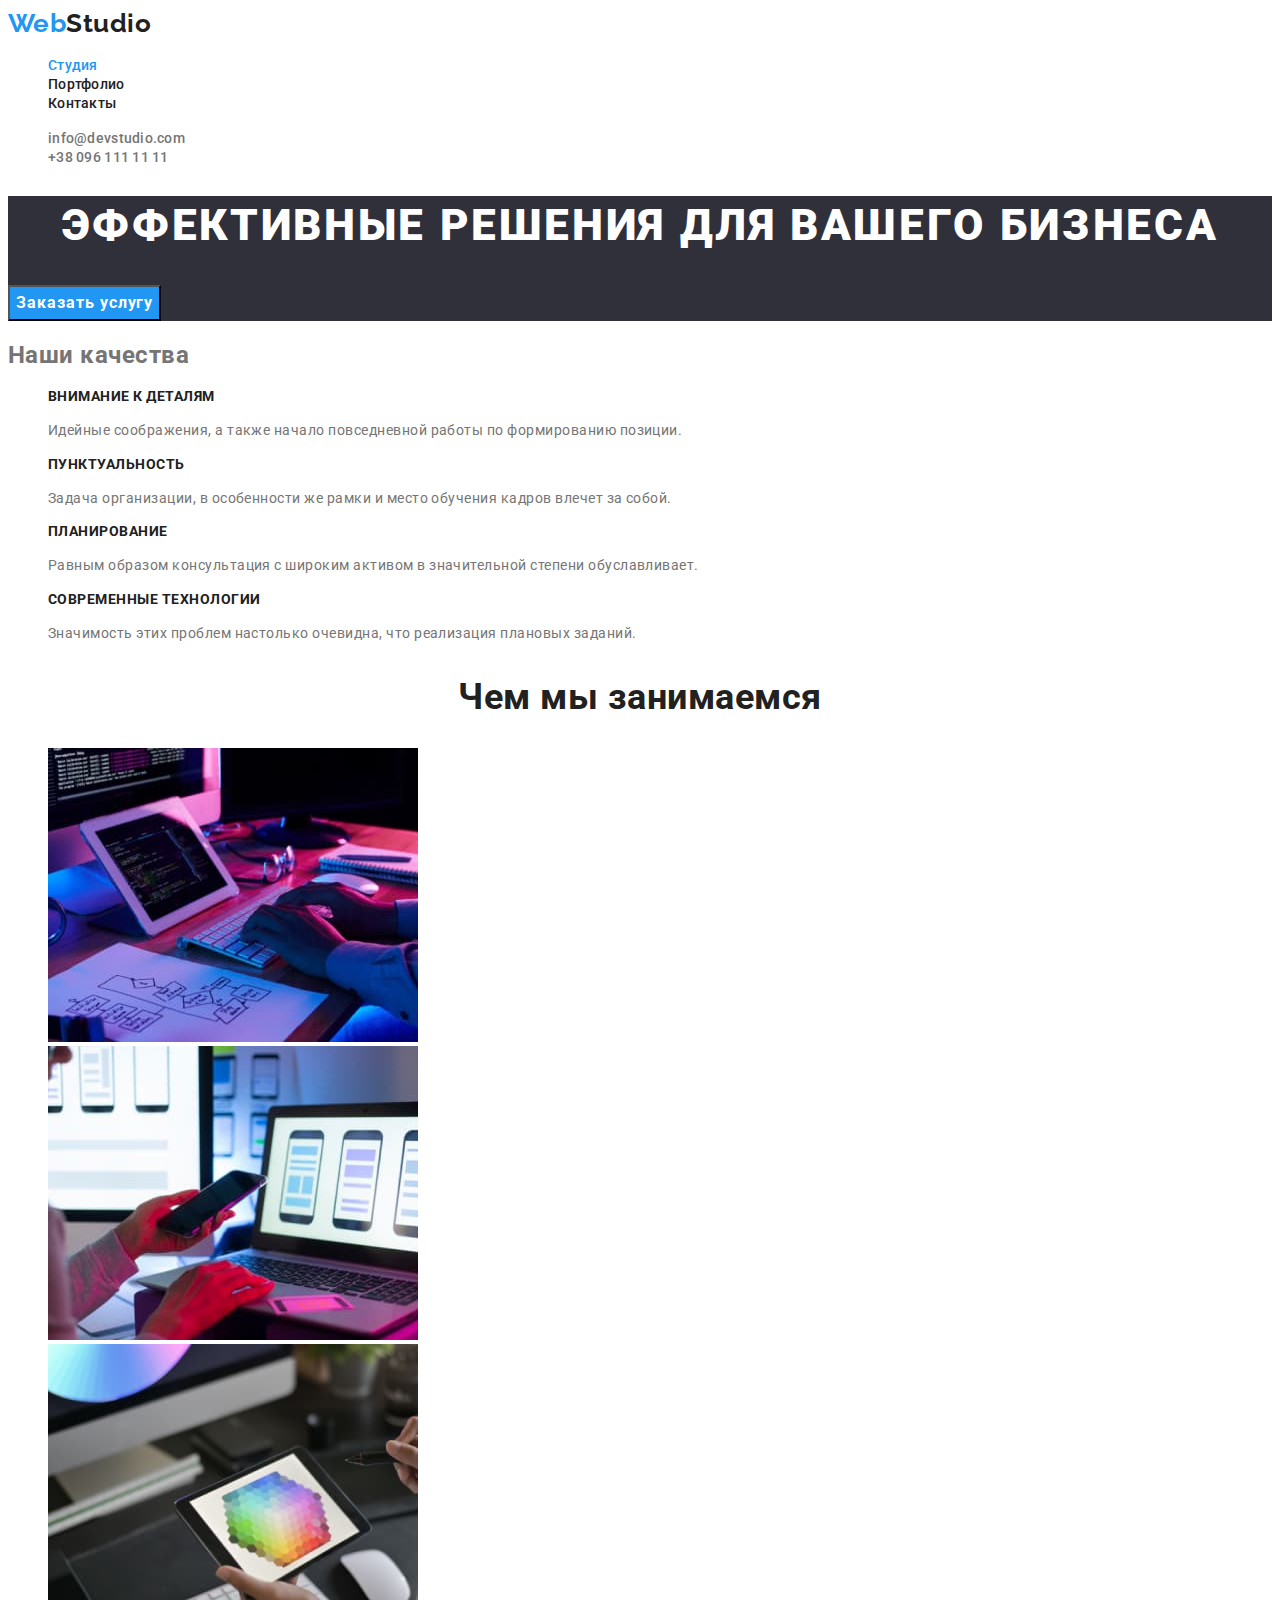
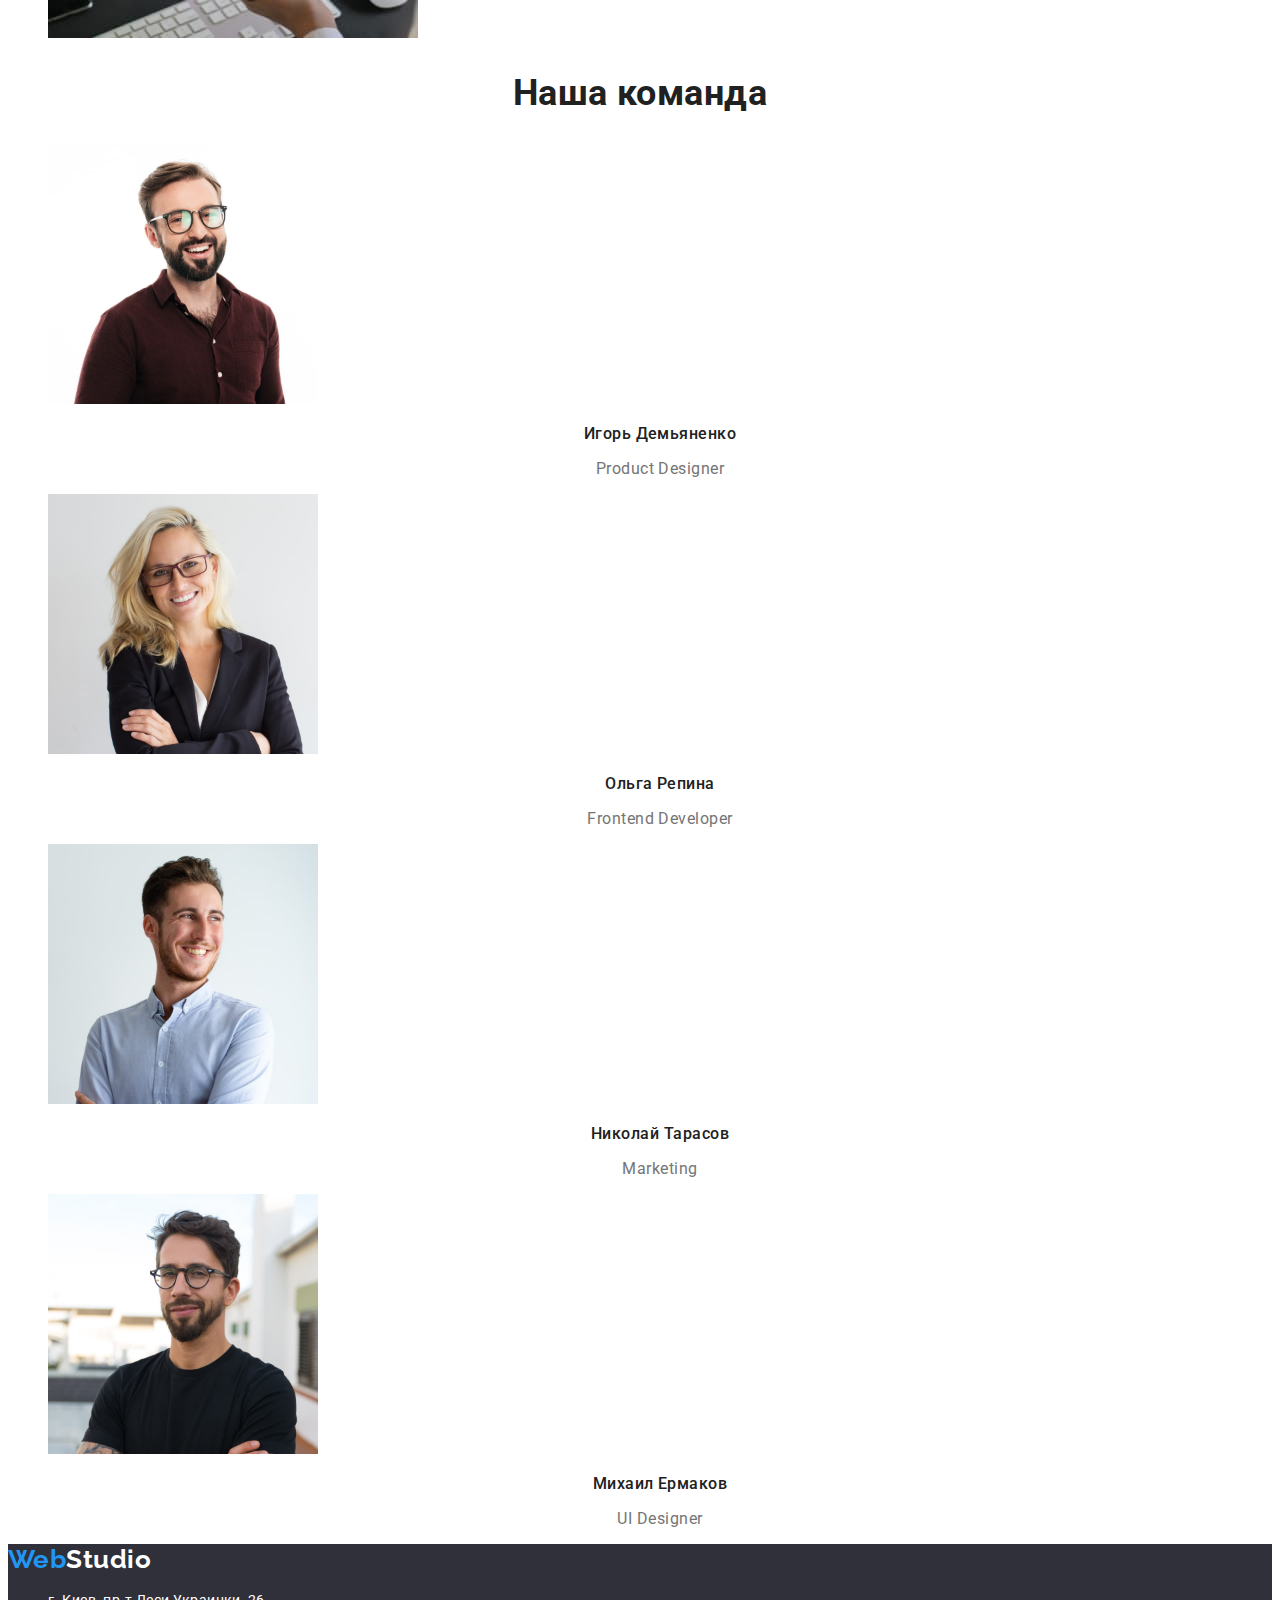
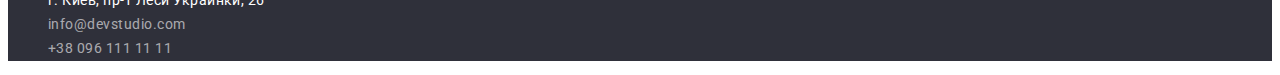
==== index.html @ 1366a688 "копия изворой дз" ====
<!DOCTYPE html>
<html lang="en">
  <head>
    <meta charset="UTF-8" />
    <meta http-equiv="X-UA-Compatible" content="IE=edge" />
    <meta name="viewport" content="width=device-width, initial-scale=1.0" />
    <title>Document</title>
    <link rel="stylesheet" href="./css/styles.css" />

    <link
      href="https://fonts.googleapis.com/css2?family=Raleway:wght@700&family=Roboto:wght@400;500;700;900&display=swap"
      rel="stylesheet"
    />
  </head>
  <body>
    <!--шапка сайта-->
    <header>
      <a href="/" class="logo">Web<span class="logo-black">Studio</span></a>
      <nav>
        <ul class="site-nav list">
          <li><a href="./index.html" class="nav-link current">Студия</a></li>
          <li><a href="./portfolio.html" class="nav-link">Портфолио</a></li>
          <li><a href="" class="nav-link">Контакты</a></li>
        </ul>
      </nav>
      <div>
        <ul class="contact-list list">
          <li>
            <a href="mailto:info@devstudio.com" class="contact-link"
              >info@devstudio.com</a
            >
          </li>
          <li>
            <a href="tel:+380961111111" class="contact-link"
              >+38 096 111 11 11</a
            >
          </li>
        </ul>
      </div>
    </header>

    <main>
      <section class="hero">
        <!--Герой-->
        <h1 class="hero-title">Эффективные решения для вашего бизнеса</h1>
        <button type="button" class="primary-button">Заказать услугу</button>
      </section>
      <!--Достоинства компании-->

      <section class="section">
        <h2>Наши качества</h2>
        <ul class="quality-list list">
          <li>
            <h3 class="quality-title">Внимание к деталям</h3>
            <p class="quality-text">
              Идейные соображения, а также начало повседневной работы по
              формированию позиции.
            </p>
          </li>
          <li>
            <h3 class="quality-title">Пунктуальность</h3>
            <p class="quality-text">
              Задача организации, в особенности же рамки и место обучения кадров
              влечет за собой.
            </p>
          </li>
          <li>
            <h3 class="quality-title">Планирование</h3>
            <p class="quality-text">
              Равным образом консультация с широким активом в значительной
              степени обуславливает.
            </p>
          </li>
          <li>
            <h3 class="quality-title">Современные технологии</h3>
            <p class="quality-text">
              Значимость этих проблем настолько очевидна, что реализация
              плановых заданий.
            </p>
          </li>
        </ul>
      </section>
      <!--работа компании-->
      <section class="section">
        <h2 class="section-title">Чем мы занимаемся</h2>
        <ul class="list">
          <li>
            <a href="">
              <img src="./images/img1.jpg" alt="img1" width="370" />
            </a>
          </li>
          <li>
            <a href="">
              <img src="./images/img2.jpg" alt="img2" width="370" />
            </a>
          </li>
          <li>
            <a href="">
              <img src="./images/img3.jpg" alt="img3" width="370" />
            </a>
          </li>
        </ul>
      </section>
      <!--команда компании-->
      <section class="section">
        <h2 class="section-title">Наша команда</h2>
        <ul class="team list">
          <li>
            <img
              src="./images/demyanenko.jpg"
              alt="Игорь Демьяненко"
              width="270"
            />
            <h3 class="teamate-name">Игорь Демьяненко</h3>
            <p class="teamate-text">Product Designer</p>
          </li>
          <li>
            <img src="./images/repina.jpg" alt="Ольга Репина" width="270" />
            <h3 class="teamate-name">Ольга Репина</h3>
            <p class="teamate-text">Frontend Developer</p>
          </li>
          <li>
            <img src="./images/tarasov.jpg" alt="Николай Тарасов" width="270" />
            <h3 class="teamate-name">Николай Тарасов</h3>
            <p class="teamate-text">Marketing</p>
          </li>
          <li>
            <img src="./images/yermakov.jpg" alt="Михаил Ермаков" width="270" />
            <h3 class="teamate-name">Михаил Ермаков</h3>
            <p class="teamate-text">UI Designer</p>
          </li>
        </ul>
      </section>
    </main>
    <footer class="footer">
      <a href="/" class="logo">Web<span class="logo-white">Studio</span></a>
      <address class="address">
        <ul class="secondary-contact-link list">
          <li>
            <a
              href="https://www.google.com.ua/maps/place/%D0%B1%D1%83%D0%BB.+%D0%9B%D0%B5%D1%81%D0%B8+%D0%A3%D0%BA%D1%80%D0%B0%D0%B8%D0%BD%D0%BA%D0%B8,+26,+%D0%9A%D0%B8%D0%B5%D0%B2,+02000/@50.4265841,30.5361971,17z/data=!3m1!4b1!4m5!3m4!1s0x40d4cf0e033ecbe9:0x57a4dffefec77da0!8m2!3d50.4265807!4d30.5383858?hl=ru"
              class="map-link"
              >г. Киев, пр-т Леси Украинки, 26</a
            >
          </li>
          <li>
            <a href="mailto:info@devstudio.com" class="secondary-contact-link"
              >info@devstudio.com</a
            >
          </li>
          <li>
            <a href="tel:+380961111111" class="secondary-contact-link"
              >+38 096 111 11 11</a
            >
          </li>
        </ul>
      </address>
    </footer>
  </body>
</html>
---- css/styles.css ----
/* Цвет основнго текста #757575 */

/* Вторичный текст текста #212121 */

/* Белый цвет #FFFFFF */

/* Акцент #2196F3 */

/* Цвет текста в футере rgba(255, 255, 255, 0.6) */

:root {
  --primary-text-color: #757575;
  --title-text-color: #212121;
  --accent-color: #2196f3;
  --primary-white-color: #ffffff;
  --second-bg-color: #2f303a;
  --footer-text-color: rgba(255, 255, 255, 0.6);
  --second-button-bg-color: #f5f4fa;
}

body {
  color: var(--primary-text-color);
  background-color: var(--primary-white-color);
  font-family: Roboto, sans-serif;
  letter-spacing: 0.03em;
}
.logo {
  color: var(--accent-color);
  text-decoration: none;
  font-family: Raleway, sans-serif;
  font-weight: bold;
  font-size: 26px;
  line-height: 1.2;
}
.logo-black {
  color: var(--title-text-color);
}
.logo-white {
  color: var(--primary-white-color);
}
.list {
  list-style: none;
}
.nav-link {
  color: var(--title-text-color);
  text-decoration: none;
  font-weight: 500;
  font-size: 14px;
  line-height: 1.14;
  letter-spacing: 0.02em;
}
.nav-link.current {
  color: var(--accent-color);
}
.contact-link {
  color: var(--primary-text-color);
  text-decoration: none;
  font-weight: 500;
  font-size: 14px;
  line-height: 1.14;
  letter-spacing: 0.02em;
}

.nav-link:hover,
.nav-link:focus {
  color: var(--accent-color);
}
.contact-link:hover,
.contact-link:focus {
  color: var(--accent-color);
}
.secondary-button {
  background-color: var(--second-button-bg-color);
  cursor: pointer;
  font-family: inherit;
  font-weight: 500;
  font-size: 16px;
  line-height: 1.62;
  letter-spacing: 0.03em;
}
.secondary-button:hover,
.secondary-button:focus {
  background-color: var(--accent-color);
  color: var(--primary-white-color);
}

.portfolio-title {
  color: var(--title-text-color);
  font-size: 18px;
  line-height: 2;
  letter-spacing: 0.06em;
}
.portfolio-text {
  font-size: 16px;
  line-height: 1.87;
  letter-spacing: 0.03em;
}

.footer {
  background-color: var(--second-bg-color);
}
.address {
  font-style: normal;
}
.map-link {
  color: var(--primary-white-color);
  text-decoration: none;
  font-size: 14px;
  line-height: 1.71;
}

.secondary-contact-link {
  color: var(--footer-text-color);
  text-decoration: none;
  font-size: 14px;
  line-height: 1.71;
}

.map-link:hover,
.map-link:focus {
  color: var(--accent-color);
}
.secondary-contact-link:hover,
.secondary-contact-link:focus {
  color: var(--accent-color);
}
/* hero */
.hero {
  background-color: var(--second-bg-color);
}
.hero-title {
  color: var(--primary-white-color);
  font-weight: 900;
  font-size: 44px;
  line-height: 1.36;
  text-align: center;
  letter-spacing: 0.06em;
  text-transform: uppercase;
}

/* section */

.section-title {
  color: var(--title-text-color);
  font-size: 36px;
  line-height: 1.17;
  text-align: center;
}

/* quality */

.quality-title {
  color: var(--title-text-color);
  font-size: 14px;
  line-height: 1.14;
  text-transform: uppercase;
}
.quality-text {
  font-size: 14px;
  line-height: 1.71;
}
.teamate-name {
  color: var(--title-text-color);
  font-weight: 500;
  font-size: 16px;
  line-height: 1.19;
  text-align: center;
}
.teamate-text {
  font-size: 16px;
  line-height: 1.19;
  text-align: center;
}

/* button */
.primary-button {
  background-color: var(--accent-color);
  cursor: pointer;
  color: var(--primary-white-color);
  font-family: inherit;
  font-weight: bold;
  font-size: 16px;
  line-height: 1.87;
  letter-spacing: 0.06em;
}
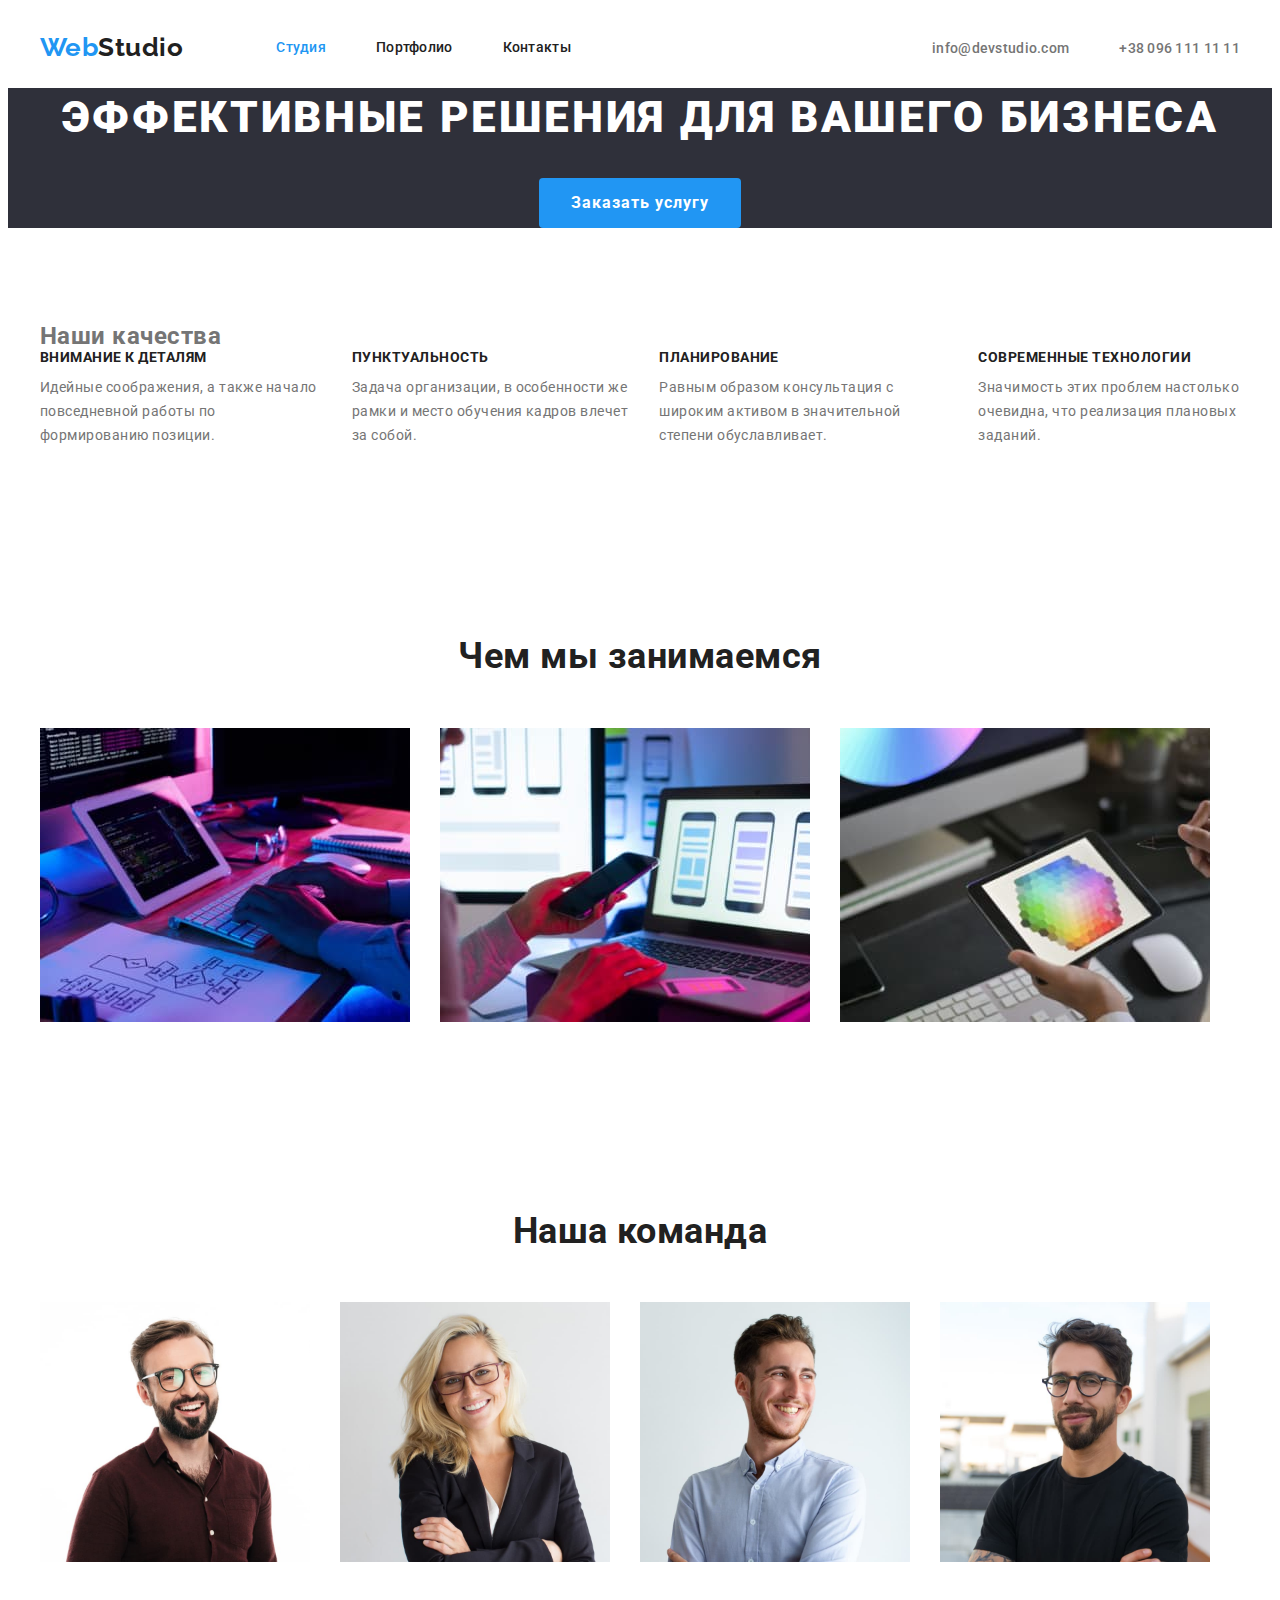
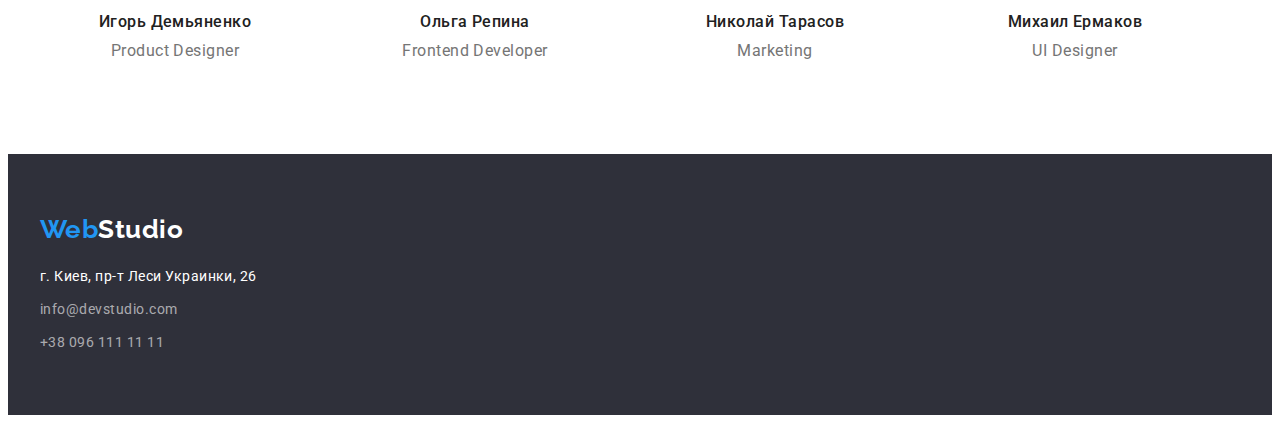
==== commit 6deba4db: "flexbox" ====
--- a/index.html
+++ b/index.html
@@ -5,156 +5,192 @@
     <meta http-equiv="X-UA-Compatible" content="IE=edge" />
     <meta name="viewport" content="width=device-width, initial-scale=1.0" />
     <title>Document</title>
-    <link rel="stylesheet" href="./css/styles.css" />
-
     <link
       href="https://fonts.googleapis.com/css2?family=Raleway:wght@700&family=Roboto:wght@400;500;700;900&display=swap"
       rel="stylesheet"
     />
+    <link
+      rel="stylesheet"
+      href="https://cdnjs.cloudflare.com/ajax/libs/modern-normalize/1.1.0/modern-normalize.min.css"
+      integrity="sha512-wpPYUAdjBVSE4KJnH1VR1HeZfpl1ub8YT/NKx4PuQ5NmX2tKuGu6U/JRp5y+Y8XG2tV+wKQpNHVUX03MfMFn9Q=="
+      crossorigin="anonymous"
+      referrerpolicy="no-referrer"
+    />
+    <link rel="stylesheet" href="./css/styles.css" />
   </head>
   <body>
     <!--шапка сайта-->
     <header>
-      <a href="/" class="logo">Web<span class="logo-black">Studio</span></a>
-      <nav>
-        <ul class="site-nav list">
-          <li><a href="./index.html" class="nav-link current">Студия</a></li>
-          <li><a href="./portfolio.html" class="nav-link">Портфолио</a></li>
-          <li><a href="" class="nav-link">Контакты</a></li>
-        </ul>
-      </nav>
-      <div>
-        <ul class="contact-list list">
-          <li>
-            <a href="mailto:info@devstudio.com" class="contact-link"
-              >info@devstudio.com</a
-            >
-          </li>
-          <li>
-            <a href="tel:+380961111111" class="contact-link"
-              >+38 096 111 11 11</a
-            >
-          </li>
-        </ul>
+      <div class="container header-list">
+        <a href="/" class="logo">Web<span class="logo-black">Studio</span></a>
+        <nav>
+          <ul class="site-nav list">
+            <li class="header-item">
+              <a href="./index.html" class="nav-link current">Студия</a>
+            </li>
+            <li class="header-item">
+              <a href="./portfolio.html" class="nav-link">Портфолио</a>
+            </li>
+            <li class="header-item">
+              <a href="" class="nav-link">Контакты</a>
+            </li>
+          </ul>
+        </nav>
+        <div class="contact">
+          <ul class="contact-list list">
+            <li class="header-item">
+              <a href="mailto:info@devstudio.com" class="contact-link"
+                >info@devstudio.com</a
+              >
+            </li>
+            <li class="header-item">
+              <a href="tel:+380961111111" class="contact-link"
+                >+38 096 111 11 11</a
+              >
+            </li>
+          </ul>
+        </div>
       </div>
     </header>
 
     <main>
       <section class="hero">
         <!--Герой-->
-        <h1 class="hero-title">Эффективные решения для вашего бизнеса</h1>
-        <button type="button" class="primary-button">Заказать услугу</button>
+        <div class="container">
+          <h1 class="hero-title">Эффективные решения для вашего бизнеса</h1>
+          <button type="button" class="primary-button">Заказать услугу</button>
+        </div>
       </section>
       <!--Достоинства компании-->
 
       <section class="section">
-        <h2>Наши качества</h2>
-        <ul class="quality-list list">
-          <li>
-            <h3 class="quality-title">Внимание к деталям</h3>
-            <p class="quality-text">
-              Идейные соображения, а также начало повседневной работы по
-              формированию позиции.
-            </p>
-          </li>
-          <li>
-            <h3 class="quality-title">Пунктуальность</h3>
-            <p class="quality-text">
-              Задача организации, в особенности же рамки и место обучения кадров
-              влечет за собой.
-            </p>
-          </li>
-          <li>
-            <h3 class="quality-title">Планирование</h3>
-            <p class="quality-text">
-              Равным образом консультация с широким активом в значительной
-              степени обуславливает.
-            </p>
-          </li>
-          <li>
-            <h3 class="quality-title">Современные технологии</h3>
-            <p class="quality-text">
-              Значимость этих проблем настолько очевидна, что реализация
-              плановых заданий.
-            </p>
-          </li>
-        </ul>
+        <div class="container">
+          <h2>Наши качества</h2>
+          <ul class="quality-list list">
+            <li class="main-item">
+              <h3 class="quality-title">Внимание к деталям</h3>
+              <p class="quality-text">
+                Идейные соображения, а также начало повседневной работы по
+                формированию позиции.
+              </p>
+            </li>
+            <li class="main-item">
+              <h3 class="quality-title">Пунктуальность</h3>
+              <p class="quality-text">
+                Задача организации, в особенности же рамки и место обучения
+                кадров влечет за собой.
+              </p>
+            </li>
+            <li class="main-item">
+              <h3 class="quality-title">Планирование</h3>
+              <p class="quality-text">
+                Равным образом консультация с широким активом в значительной
+                степени обуславливает.
+              </p>
+            </li>
+            <li class="main-item">
+              <h3 class="quality-title">Современные технологии</h3>
+              <p class="quality-text">
+                Значимость этих проблем настолько очевидна, что реализация
+                плановых заданий.
+              </p>
+            </li>
+          </ul>
+        </div>
       </section>
       <!--работа компании-->
       <section class="section">
-        <h2 class="section-title">Чем мы занимаемся</h2>
-        <ul class="list">
-          <li>
-            <a href="">
-              <img src="./images/img1.jpg" alt="img1" width="370" />
-            </a>
-          </li>
-          <li>
-            <a href="">
-              <img src="./images/img2.jpg" alt="img2" width="370" />
-            </a>
-          </li>
-          <li>
-            <a href="">
-              <img src="./images/img3.jpg" alt="img3" width="370" />
-            </a>
-          </li>
-        </ul>
+        <div class="container">
+          <h2 class="section-title">Чем мы занимаемся</h2>
+          <ul class="service-list list">
+            <li class="main-item">
+              <a href="">
+                <img src="./images/img1.jpg" alt="img1" width="370" />
+              </a>
+            </li>
+            <li class="main-item">
+              <a href="">
+                <img src="./images/img2.jpg" alt="img2" width="370" />
+              </a>
+            </li>
+            <li class="main-item">
+              <a href="">
+                <img src="./images/img3.jpg" alt="img3" width="370" />
+              </a>
+            </li>
+          </ul>
+        </div>
       </section>
       <!--команда компании-->
       <section class="section">
-        <h2 class="section-title">Наша команда</h2>
-        <ul class="team list">
-          <li>
-            <img
-              src="./images/demyanenko.jpg"
-              alt="Игорь Демьяненко"
-              width="270"
-            />
-            <h3 class="teamate-name">Игорь Демьяненко</h3>
-            <p class="teamate-text">Product Designer</p>
-          </li>
-          <li>
-            <img src="./images/repina.jpg" alt="Ольга Репина" width="270" />
-            <h3 class="teamate-name">Ольга Репина</h3>
-            <p class="teamate-text">Frontend Developer</p>
-          </li>
-          <li>
-            <img src="./images/tarasov.jpg" alt="Николай Тарасов" width="270" />
-            <h3 class="teamate-name">Николай Тарасов</h3>
-            <p class="teamate-text">Marketing</p>
-          </li>
-          <li>
-            <img src="./images/yermakov.jpg" alt="Михаил Ермаков" width="270" />
-            <h3 class="teamate-name">Михаил Ермаков</h3>
-            <p class="teamate-text">UI Designer</p>
-          </li>
-        </ul>
+        <div class="container">
+          <h2 class="section-title">Наша команда</h2>
+          <ul class="team list">
+            <li class="main-item">
+              <img
+                src="./images/demyanenko.jpg"
+                alt="Игорь Демьяненко"
+                width="270"
+              />
+              <h3 class="teamate-name">Игорь Демьяненко</h3>
+              <p class="teamate-text">Product Designer</p>
+            </li>
+            <li class="main-item">
+              <img src="./images/repina.jpg" alt="Ольга Репина" width="270" />
+              <h3 class="teamate-name">Ольга Репина</h3>
+              <p class="teamate-text">Frontend Developer</p>
+            </li>
+            <li class="main-item">
+              <img
+                src="./images/tarasov.jpg"
+                alt="Николай Тарасов"
+                width="270"
+              />
+              <h3 class="teamate-name">Николай Тарасов</h3>
+              <p class="teamate-text">Marketing</p>
+            </li>
+            <li class="main-item">
+              <img
+                src="./images/yermakov.jpg"
+                alt="Михаил Ермаков"
+                width="270"
+              />
+              <h3 class="teamate-name">Михаил Ермаков</h3>
+              <p class="teamate-text">UI Designer</p>
+            </li>
+          </ul>
+        </div>
       </section>
     </main>
     <footer class="footer">
-      <a href="/" class="logo">Web<span class="logo-white">Studio</span></a>
-      <address class="address">
-        <ul class="secondary-contact-link list">
-          <li>
-            <a
-              href="https://www.google.com.ua/maps/place/%D0%B1%D1%83%D0%BB.+%D0%9B%D0%B5%D1%81%D0%B8+%D0%A3%D0%BA%D1%80%D0%B0%D0%B8%D0%BD%D0%BA%D0%B8,+26,+%D0%9A%D0%B8%D0%B5%D0%B2,+02000/@50.4265841,30.5361971,17z/data=!3m1!4b1!4m5!3m4!1s0x40d4cf0e033ecbe9:0x57a4dffefec77da0!8m2!3d50.4265807!4d30.5383858?hl=ru"
-              class="map-link"
-              >г. Киев, пр-т Леси Украинки, 26</a
-            >
-          </li>
-          <li>
-            <a href="mailto:info@devstudio.com" class="secondary-contact-link"
-              >info@devstudio.com</a
-            >
-          </li>
-          <li>
-            <a href="tel:+380961111111" class="secondary-contact-link"
-              >+38 096 111 11 11</a
-            >
-          </li>
-        </ul>
-      </address>
+      <div class="container">
+        <a href="/" class="logo logo-item"
+          >Web<span class="logo-white">Studio</span></a
+        >
+        <address class="address">
+          <ul class="secondary-contact list">
+            <li>
+              <a
+                href="https://www.google.com.ua/maps/place/%D0%B1%D1%83%D0%BB.+%D0%9B%D0%B5%D1%81%D0%B8+%D0%A3%D0%BA%D1%80%D0%B0%D0%B8%D0%BD%D0%BA%D0%B8,+26,+%D0%9A%D0%B8%D0%B5%D0%B2,+02000/@50.4265841,30.5361971,17z/data=!3m1!4b1!4m5!3m4!1s0x40d4cf0e033ecbe9:0x57a4dffefec77da0!8m2!3d50.4265807!4d30.5383858?hl=ru"
+                class="map-link"
+                >г. Киев, пр-т Леси Украинки, 26</a
+              >
+            </li>
+            <li>
+              <a href="mailto:info@devstudio.com" class="secondary-contact-link"
+                >info@devstudio.com</a
+              >
+            </li>
+            <li>
+              <a
+                href="tel:+380961111111"
+                class="tel-contact secondary-contact-link"
+                >+38 096 111 11 11</a
+              >
+            </li>
+          </ul>
+        </address>
+      </div>
     </footer>
   </body>
 </html>
--- a/css/styles.css
+++ b/css/styles.css
@@ -24,6 +24,22 @@
   font-family: Roboto, sans-serif;
   letter-spacing: 0.03em;
 }
+
+h1,
+h2,
+h3,
+h4,
+h5,
+h6,
+p,
+ul {
+  margin: 0;
+  padding: 0;
+}
+.header-list {
+  display: flex;
+  align-items: center;
+}
 .logo {
   color: var(--accent-color);
   text-decoration: none;
@@ -38,10 +54,28 @@
 .logo-white {
   color: var(--primary-white-color);
 }
+
+.logo-item {
+  display: block;
+  margin-bottom: 20px;
+}
+
+.site-nav {
+  display: flex;
+  margin-left: 93px;
+}
+
+.header-item + .header-item {
+  margin-left: 50px;
+}
+
 .list {
   list-style: none;
 }
 .nav-link {
+  display: block;
+  padding-top: 32px;
+  padding-bottom: 32px;
   color: var(--title-text-color);
   text-decoration: none;
   font-weight: 500;
@@ -52,6 +86,14 @@
 .nav-link.current {
   color: var(--accent-color);
 }
+
+.contact {
+  margin-left: auto;
+}
+
+.contact-list {
+  display: flex;
+}
 .contact-link {
   color: var(--primary-text-color);
   text-decoration: none;
@@ -69,7 +111,114 @@
 .contact-link:focus {
   color: var(--accent-color);
 }
+
+img {
+  display: block;
+  max-width: 100%;
+  height: auto;
+}
+
+.container {
+  margin-right: auto;
+  margin-left: auto;
+  width: 1200px;
+  padding-left: 15px;
+  padding-right: 15px;
+}
+
+.section {
+  padding-top: 94px;
+  padding-bottom: 94px;
+}
+
+/* hero */
+.hero {
+  background-color: var(--second-bg-color);
+  text-align: center;
+}
+.hero-title {
+  color: var(--primary-white-color);
+  font-weight: 900;
+  font-size: 44px;
+  line-height: 1.36;
+  letter-spacing: 0.06em;
+  text-transform: uppercase;
+  margin-bottom: 30px;
+}
+
+/* section */
+
+.section-title {
+  color: var(--title-text-color);
+  font-size: 36px;
+  line-height: 1.17;
+  text-align: center;
+  margin-bottom: 50px;
+}
+
+/* quality */
+.quality-list {
+  display: flex;
+}
+
+.main-item + .main-item {
+  margin-left: 30px;
+}
+
+.quality-title {
+  color: var(--title-text-color);
+  font-size: 14px;
+  line-height: 1.14;
+  text-transform: uppercase;
+  margin-bottom: 10px;
+}
+.quality-text {
+  font-size: 14px;
+  line-height: 1.71;
+}
+
+.service-list {
+  display: flex;
+}
+
+.team {
+  display: flex;
+}
+
+.teamate-name {
+  color: var(--title-text-color);
+  font-weight: 500;
+  font-size: 16px;
+  line-height: 1.19;
+  margin-top: 50px;
+  margin-bottom: 10px;
+  text-align: center;
+}
+.teamate-text {
+  font-size: 16px;
+  line-height: 1.19;
+  text-align: center;
+}
+
+/* button */
+.primary-button {
+  background-color: var(--accent-color);
+  cursor: pointer;
+  color: var(--primary-white-color);
+  font-family: inherit;
+  font-weight: bold;
+  font-size: 16px;
+  line-height: 1.87;
+  letter-spacing: 0.06em;
+  text-align: center;
+  padding: 10px 32px;
+  min-width: 200px;
+  border: 0px;
+  border-radius: 4px;
+}
+
 .secondary-button {
+  padding: 6px 22px;
   background-color: var(--second-button-bg-color);
   cursor: pointer;
   font-family: inherit;
@@ -77,6 +226,11 @@
   font-size: 16px;
   line-height: 1.62;
   letter-spacing: 0.03em;
+  border: 0px;
+  border-radius: 4px;
+}
+.button-item + .button-item {
+  margin-left: 8px;
 }
 .secondary-button:hover,
 .secondary-button:focus {
@@ -84,7 +238,73 @@
   color: var(--primary-white-color);
 }
 
+.footer {
+  background-color: var(--second-bg-color);
+  padding-top: 60px;
+  padding-bottom: 60px;
+}
+
+.address {
+  font-style: normal;
+}
+.map-link {
+  display: inline-block;
+  color: var(--primary-white-color);
+  text-decoration: none;
+  font-size: 14px;
+  line-height: 1.71;
+  margin-bottom: 9px;
+}
+
+.secondary-contact-link {
+  display: inline-block;
+  color: var(--footer-text-color);
+  text-decoration: none;
+  font-size: 14px;
+  line-height: 1.71;
+  margin-bottom: 9px;
+}
+.tel-contact {
+  margin-bottom: 0px;
+}
+.map-link:hover,
+.map-link:focus {
+  color: var(--accent-color);
+}
+.secondary-contact-link:hover,
+.secondary-contact-link:focus {
+  color: var(--accent-color);
+}
+
+.filter-list {
+  display: flex;
+  justify-content: center;
+}
+
+.img-portfolio {
+  margin-bottom: 20px;
+}
+
+.portfolio-list {
+  display: flex;
+  flex-wrap: wrap;
+}
+
+.portfolio-item {
+  width: 370px;
+  margin-right: 30px;
+  margin-bottom: 30px;
+}
+.portfolio-item:nth-child(3n) {
+  margin-right: 0;
+}
+
+.portfolio-item:nth-last-child(-n + 3) {
+  margin-bottom: 0;
+}
+
 .portfolio-title {
+  margin-bottom: 4px;
   color: var(--title-text-color);
   font-size: 18px;
   line-height: 2;
@@ -95,91 +315,3 @@
   line-height: 1.87;
   letter-spacing: 0.03em;
 }
-
-.footer {
-  background-color: var(--second-bg-color);
-}
-.address {
-  font-style: normal;
-}
-.map-link {
-  color: var(--primary-white-color);
-  text-decoration: none;
-  font-size: 14px;
-  line-height: 1.71;
-}
-
-.secondary-contact-link {
-  color: var(--footer-text-color);
-  text-decoration: none;
-  font-size: 14px;
-  line-height: 1.71;
-}
-
-.map-link:hover,
-.map-link:focus {
-  color: var(--accent-color);
-}
-.secondary-contact-link:hover,
-.secondary-contact-link:focus {
-  color: var(--accent-color);
-}
-/* hero */
-.hero {
-  background-color: var(--second-bg-color);
-}
-.hero-title {
-  color: var(--primary-white-color);
-  font-weight: 900;
-  font-size: 44px;
-  line-height: 1.36;
-  text-align: center;
-  letter-spacing: 0.06em;
-  text-transform: uppercase;
-}
-
-/* section */
-
-.section-title {
-  color: var(--title-text-color);
-  font-size: 36px;
-  line-height: 1.17;
-  text-align: center;
-}
-
-/* quality */
-
-.quality-title {
-  color: var(--title-text-color);
-  font-size: 14px;
-  line-height: 1.14;
-  text-transform: uppercase;
-}
-.quality-text {
-  font-size: 14px;
-  line-height: 1.71;
-}
-.teamate-name {
-  color: var(--title-text-color);
-  font-weight: 500;
-  font-size: 16px;
-  line-height: 1.19;
-  text-align: center;
-}
-.teamate-text {
-  font-size: 16px;
-  line-height: 1.19;
-  text-align: center;
-}
-
-/* button */
-.primary-button {
-  background-color: var(--accent-color);
-  cursor: pointer;
-  color: var(--primary-white-color);
-  font-family: inherit;
-  font-weight: bold;
-  font-size: 16px;
-  line-height: 1.87;
-  letter-spacing: 0.06em;
-}
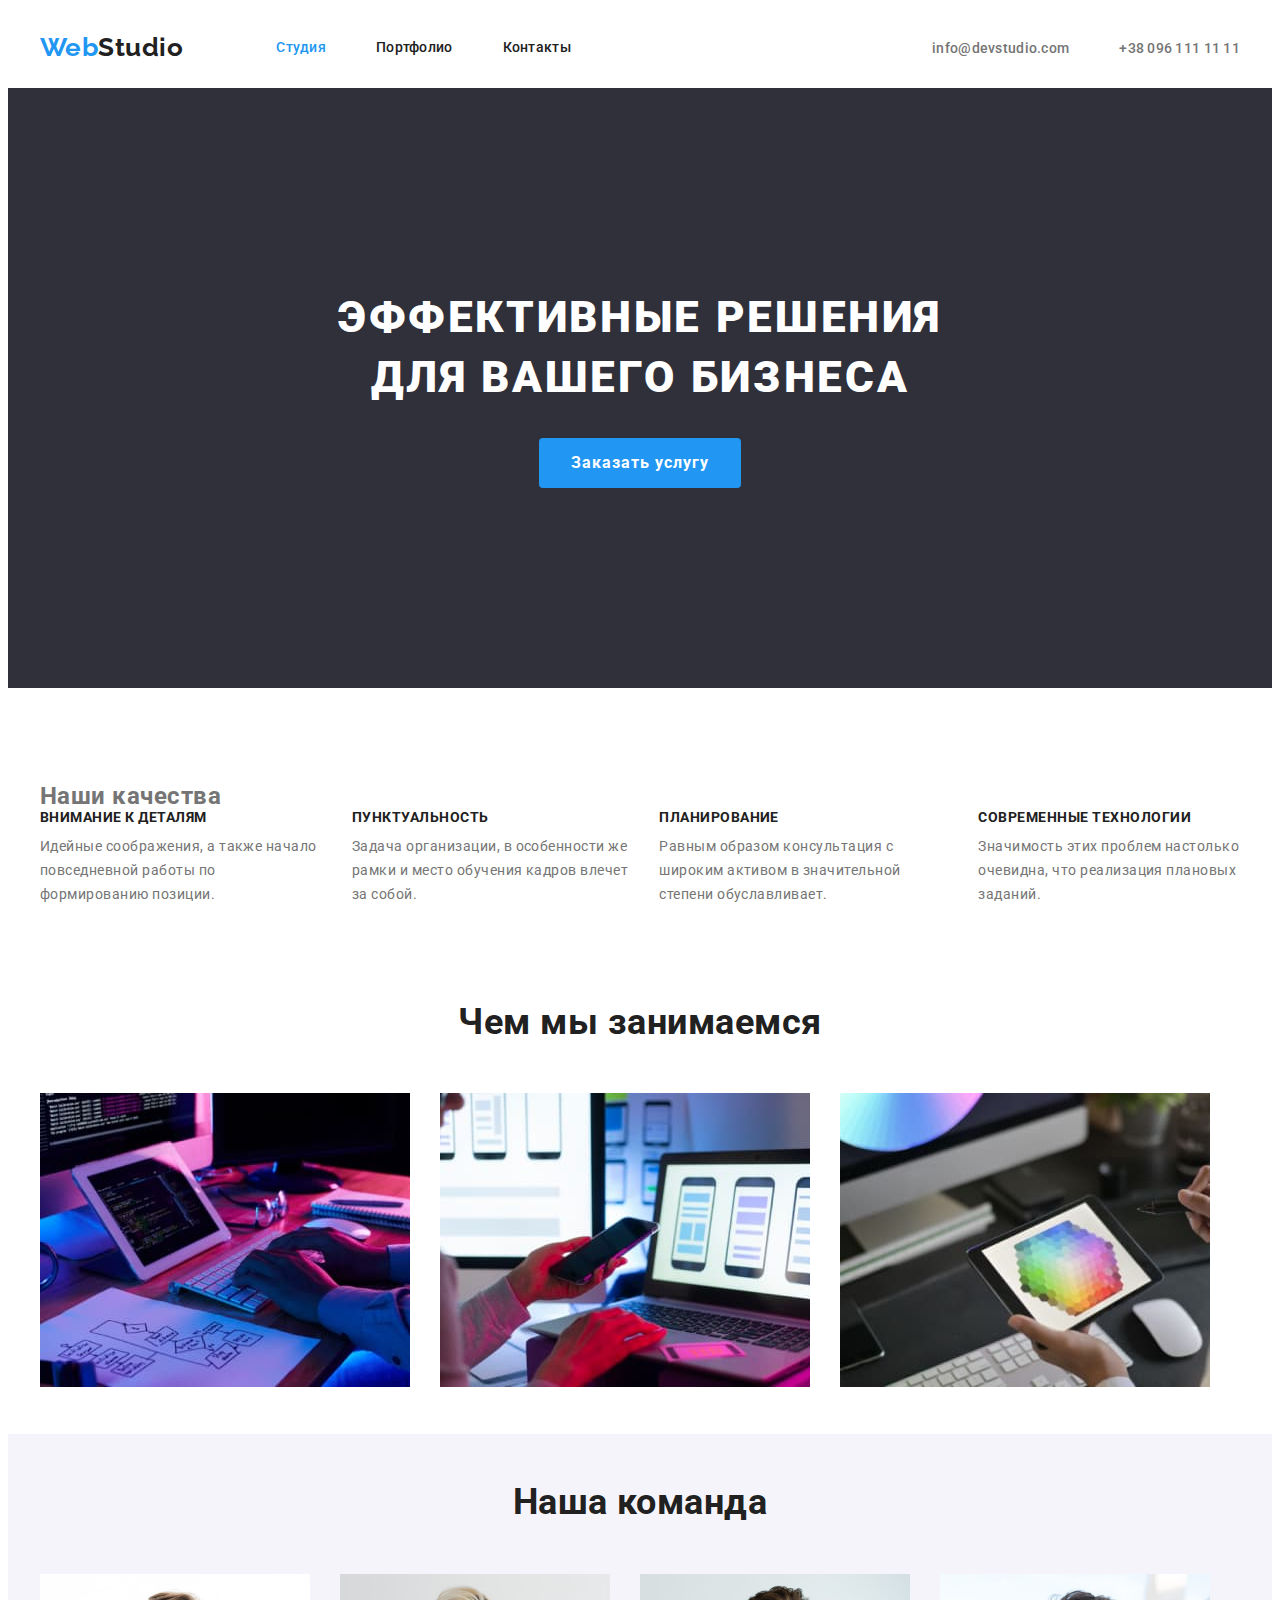
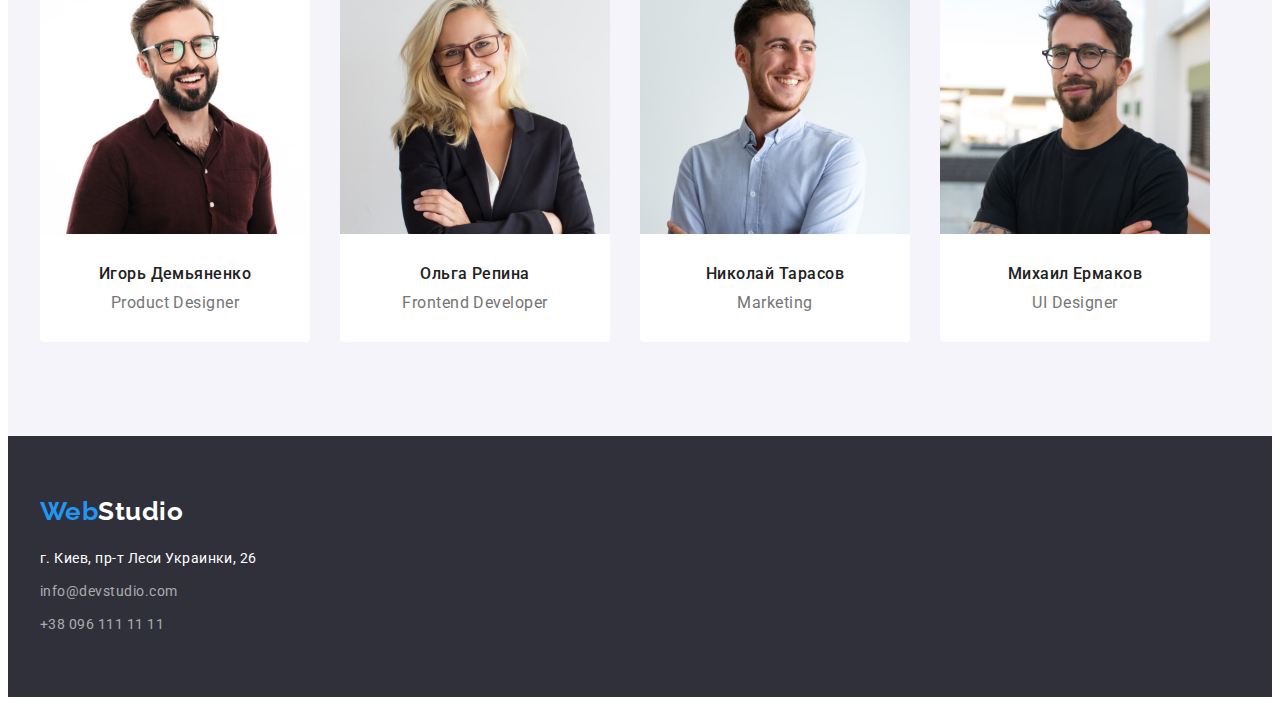
==== commit 76151972: "исправление" ====
--- a/index.html
+++ b/index.html
@@ -23,7 +23,7 @@
     <header>
       <div class="container header-list">
         <a href="/" class="logo">Web<span class="logo-black">Studio</span></a>
-        <nav>
+        <nav class="nav">
           <ul class="site-nav list">
             <li class="header-item">
               <a href="./index.html" class="nav-link current">Студия</a>
@@ -36,7 +36,7 @@
             </li>
           </ul>
         </nav>
-        <div class="contact">
+        
           <ul class="contact-list list">
             <li class="header-item">
               <a href="mailto:info@devstudio.com" class="contact-link"
@@ -49,7 +49,7 @@
               >
             </li>
           </ul>
-        </div>
+        
       </div>
     </header>
 
@@ -57,13 +57,13 @@
       <section class="hero">
         <!--Герой-->
         <div class="container">
-          <h1 class="hero-title">Эффективные решения для вашего бизнеса</h1>
+          <h1 class="hero-title">Эффективные решения <br> для вашего бизнеса</br> </h1>
           <button type="button" class="primary-button">Заказать услугу</button>
         </div>
       </section>
       <!--Достоинства компании-->
 
-      <section class="section">
+      <section class="section section-quality">
         <div class="container">
           <h2>Наши качества</h2>
           <ul class="quality-list list">
@@ -99,7 +99,7 @@
         </div>
       </section>
       <!--работа компании-->
-      <section class="section">
+      <section class="section section-company">
         <div class="container">
           <h2 class="section-title">Чем мы занимаемся</h2>
           <ul class="service-list list">
@@ -122,23 +122,27 @@
         </div>
       </section>
       <!--команда компании-->
-      <section class="section">
+      <section class="section section-team">
         <div class="container">
           <h2 class="section-title">Наша команда</h2>
-          <ul class="team list">
+          <ul class="team-list list">
             <li class="main-item">
               <img
                 src="./images/demyanenko.jpg"
                 alt="Игорь Демьяненко"
                 width="270"
               />
+              <div class="teamate-info">
               <h3 class="teamate-name">Игорь Демьяненко</h3>
               <p class="teamate-text">Product Designer</p>
+              </div>
             </li>
             <li class="main-item">
               <img src="./images/repina.jpg" alt="Ольга Репина" width="270" />
+              <div class="teamate-info">
               <h3 class="teamate-name">Ольга Репина</h3>
               <p class="teamate-text">Frontend Developer</p>
+              </div>
             </li>
             <li class="main-item">
               <img
@@ -146,8 +150,10 @@
                 alt="Николай Тарасов"
                 width="270"
               />
+              <div class="teamate-info">
               <h3 class="teamate-name">Николай Тарасов</h3>
               <p class="teamate-text">Marketing</p>
+              </div>
             </li>
             <li class="main-item">
               <img
@@ -155,8 +161,10 @@
                 alt="Михаил Ермаков"
                 width="270"
               />
+              <div class="teamate-info">
               <h3 class="teamate-name">Михаил Ермаков</h3>
               <p class="teamate-text">UI Designer</p>
+              </div>
             </li>
           </ul>
         </div>
@@ -164,27 +172,27 @@
     </main>
     <footer class="footer">
       <div class="container">
-        <a href="/" class="logo logo-item"
+        <a href="/" class="logo"
           >Web<span class="logo-white">Studio</span></a
         >
         <address class="address">
           <ul class="secondary-contact list">
-            <li>
+            <li class="footer-item">
               <a
                 href="https://www.google.com.ua/maps/place/%D0%B1%D1%83%D0%BB.+%D0%9B%D0%B5%D1%81%D0%B8+%D0%A3%D0%BA%D1%80%D0%B0%D0%B8%D0%BD%D0%BA%D0%B8,+26,+%D0%9A%D0%B8%D0%B5%D0%B2,+02000/@50.4265841,30.5361971,17z/data=!3m1!4b1!4m5!3m4!1s0x40d4cf0e033ecbe9:0x57a4dffefec77da0!8m2!3d50.4265807!4d30.5383858?hl=ru"
                 class="map-link"
                 >г. Киев, пр-т Леси Украинки, 26</a
               >
             </li>
-            <li>
+            <li class="footer-item">
               <a href="mailto:info@devstudio.com" class="secondary-contact-link"
                 >info@devstudio.com</a
               >
             </li>
-            <li>
+            <li class="footer-item">
               <a
                 href="tel:+380961111111"
-                class="tel-contact secondary-contact-link"
+                class="secondary-contact-link"
                 >+38 096 111 11 11</a
               >
             </li>
--- a/css/styles.css
+++ b/css/styles.css
@@ -16,6 +16,8 @@
   --second-bg-color: #2f303a;
   --footer-text-color: rgba(255, 255, 255, 0.6);
   --second-button-bg-color: #f5f4fa;
+  --border-header-color: #ececec;
+  --border-color: #eeeeee;
 }
 
 body {
@@ -36,6 +38,10 @@
   margin: 0;
   padding: 0;
 }
+.header {
+  border-bottom: 1px solid var(--border-header-color);
+}
+
 .header-list {
   display: flex;
   align-items: center;
@@ -55,20 +61,20 @@
   color: var(--primary-white-color);
 }
 
-.logo-item {
-  display: block;
-  margin-bottom: 20px;
-}
-
+.nav {
+  margin-left: 93px;
+}
 .site-nav {
   display: flex;
-  margin-left: 93px;
-}
-
-.header-item + .header-item {
+}
+
+.header-item {
+  margin-left: 0px;
+}
+
+.header-item:not(:first-child) {
   margin-left: 50px;
 }
-
 .list {
   list-style: none;
 }
@@ -87,12 +93,9 @@
   color: var(--accent-color);
 }
 
-.contact {
+.contact-list {
+  display: flex;
   margin-left: auto;
-}
-
-.contact-list {
-  display: flex;
 }
 .contact-link {
   color: var(--primary-text-color);
@@ -119,15 +122,24 @@
 }
 
 .container {
-  margin-right: auto;
-  margin-left: auto;
+  margin: 0 auto;
   width: 1200px;
-  padding-left: 15px;
-  padding-right: 15px;
-}
-
-.section {
+  padding: 0 15px;
+}
+
+.section-quality {
   padding-top: 94px;
+  padding-bottom: 47px;
+}
+
+.section-company {
+  padding-top: 47px;
+  padding-bottom: 47px;
+}
+
+.section-team {
+  background-color: var(--second-button-bg-color);
+  padding-top: 47px;
   padding-bottom: 94px;
 }
 
@@ -135,6 +147,7 @@
 .hero {
   background-color: var(--second-bg-color);
   text-align: center;
+  padding: 200px 0;
 }
 .hero-title {
   color: var(--primary-white-color);
@@ -161,10 +174,13 @@
   display: flex;
 }
 
-.main-item + .main-item {
+.main-item {
+  margin-left: 0px;
+}
+
+.main-item:not(:first-child) {
   margin-left: 30px;
 }
-
 .quality-title {
   color: var(--title-text-color);
   font-size: 14px;
@@ -181,16 +197,20 @@
   display: flex;
 }
 
-.team {
-  display: flex;
-}
-
+.team-list {
+  display: flex;
+}
+
+.teamate-info {
+  background-color: var(--primary-white-color);
+  padding: 30px 0;
+  border-radius: 0px 0px 4px 4px;
+}
 .teamate-name {
   color: var(--title-text-color);
   font-weight: 500;
   font-size: 16px;
   line-height: 1.19;
-  margin-top: 50px;
   margin-bottom: 10px;
   text-align: center;
 }
@@ -210,9 +230,7 @@
   font-size: 16px;
   line-height: 1.87;
   letter-spacing: 0.06em;
-  text-align: center;
   padding: 10px 32px;
-  min-width: 200px;
   border: 0px;
   border-radius: 4px;
 }
@@ -229,9 +247,14 @@
   border: 0px;
   border-radius: 4px;
 }
-.button-item + .button-item {
+.button-item {
+  margin-left: 0px;
+}
+
+.button-item:not(:first-child) {
   margin-left: 8px;
 }
+
 .secondary-button:hover,
 .secondary-button:focus {
   background-color: var(--accent-color);
@@ -240,12 +263,12 @@
 
 .footer {
   background-color: var(--second-bg-color);
-  padding-top: 60px;
-  padding-bottom: 60px;
+  padding: 60px 0;
 }
 
 .address {
   font-style: normal;
+  margin-top: 20px;
 }
 .map-link {
   display: inline-block;
@@ -253,7 +276,6 @@
   text-decoration: none;
   font-size: 14px;
   line-height: 1.71;
-  margin-bottom: 9px;
 }
 
 .secondary-contact-link {
@@ -262,11 +284,8 @@
   text-decoration: none;
   font-size: 14px;
   line-height: 1.71;
-  margin-bottom: 9px;
-}
-.tel-contact {
-  margin-bottom: 0px;
-}
+}
+
 .map-link:hover,
 .map-link:focus {
   color: var(--accent-color);
@@ -276,13 +295,28 @@
   color: var(--accent-color);
 }
 
+.footer-item {
+  margin-bottom: 0;
+}
+
+.footer-item:not(:last-child) {
+  margin-bottom: 9px;
+}
+/* Portfolio */
+
+.section-project {
+  padding: 94px 0;
+}
+
 .filter-list {
   display: flex;
   justify-content: center;
-}
-
-.img-portfolio {
-  margin-bottom: 20px;
+  margin-bottom: 50px;
+}
+
+.portfolio-project-name {
+  padding: 20px 24px;
+  border: 1px solid var(--border-color);
 }
 
 .portfolio-list {
@@ -292,15 +326,13 @@
 
 .portfolio-item {
   width: 370px;
+}
+.portfolio-item:not(:nth-child(3n)) {
   margin-right: 30px;
+}
+
+.portfolio-item:not(:nth-last-child(-n + 3)) {
   margin-bottom: 30px;
-}
-.portfolio-item:nth-child(3n) {
-  margin-right: 0;
-}
-
-.portfolio-item:nth-last-child(-n + 3) {
-  margin-bottom: 0;
 }
 
 .portfolio-title {
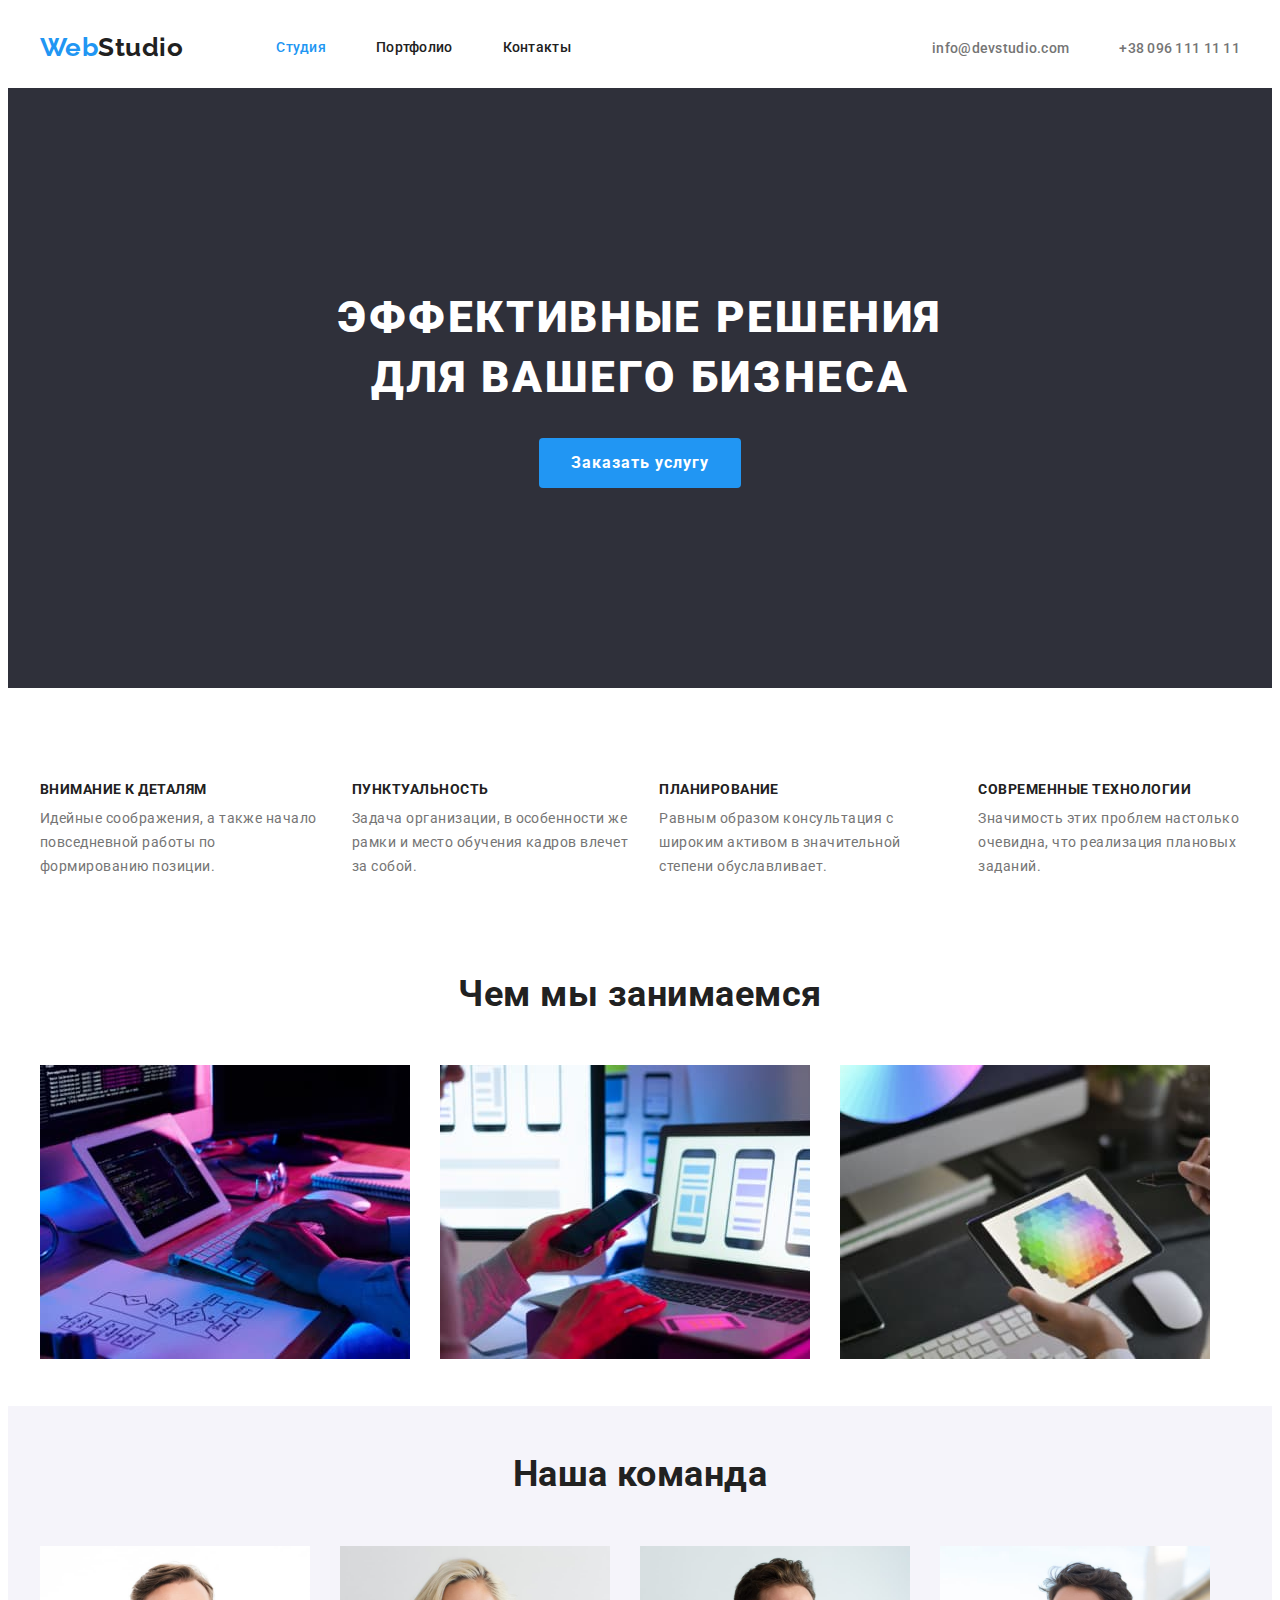
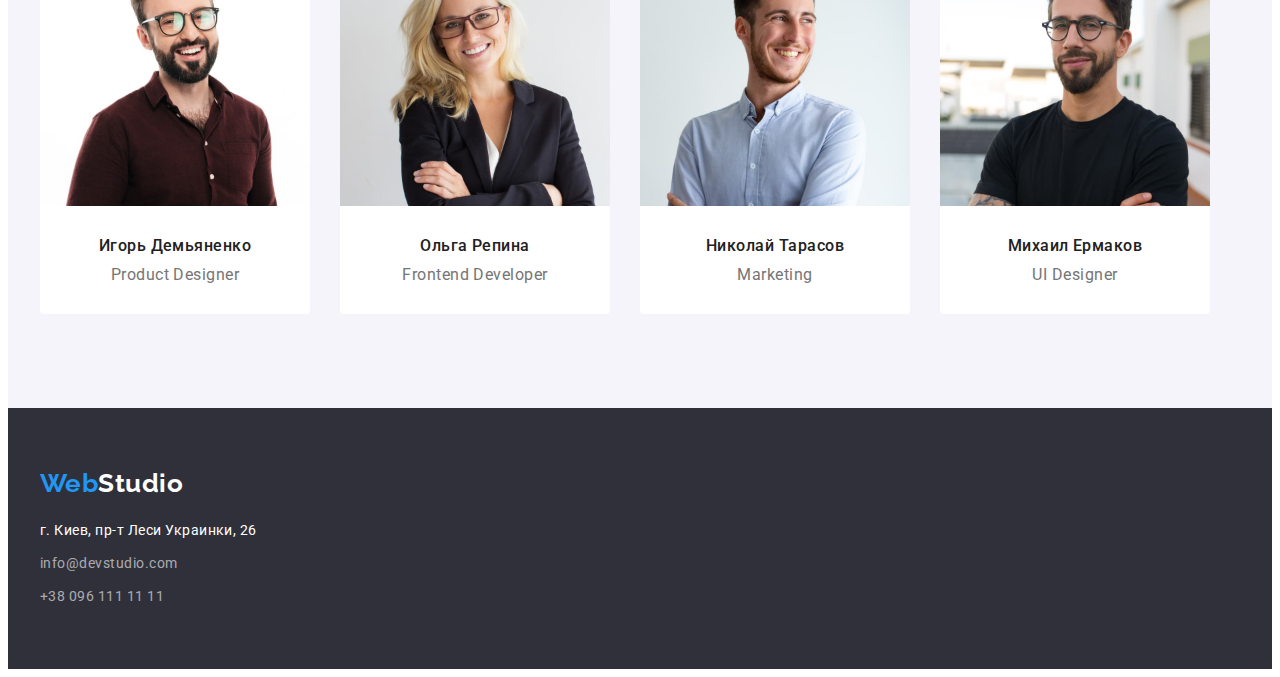
==== commit 6438f11f: "скрытие заголовков" ====
--- a/index.html
+++ b/index.html
@@ -65,7 +65,7 @@
 
       <section class="section section-quality">
         <div class="container">
-          <h2>Наши качества</h2>
+          <h2 class="visually-hidden">Наши качества</h2>
           <ul class="quality-list list">
             <li class="main-item">
               <h3 class="quality-title">Внимание к деталям</h3>
--- a/css/styles.css
+++ b/css/styles.css
@@ -38,6 +38,20 @@
   margin: 0;
   padding: 0;
 }
+
+.visually-hidden {
+  position: absolute;
+  white-space: nowrap;
+  width: 1px;
+  height: 1px;
+  overflow: hidden;
+  border: 0;
+  padding: 0;
+  clip: rect(0 0 0 0);
+  clip-path: inset(50%);
+  margin: -1px;
+}
+
 .header {
   border-bottom: 1px solid var(--border-header-color);
 }
